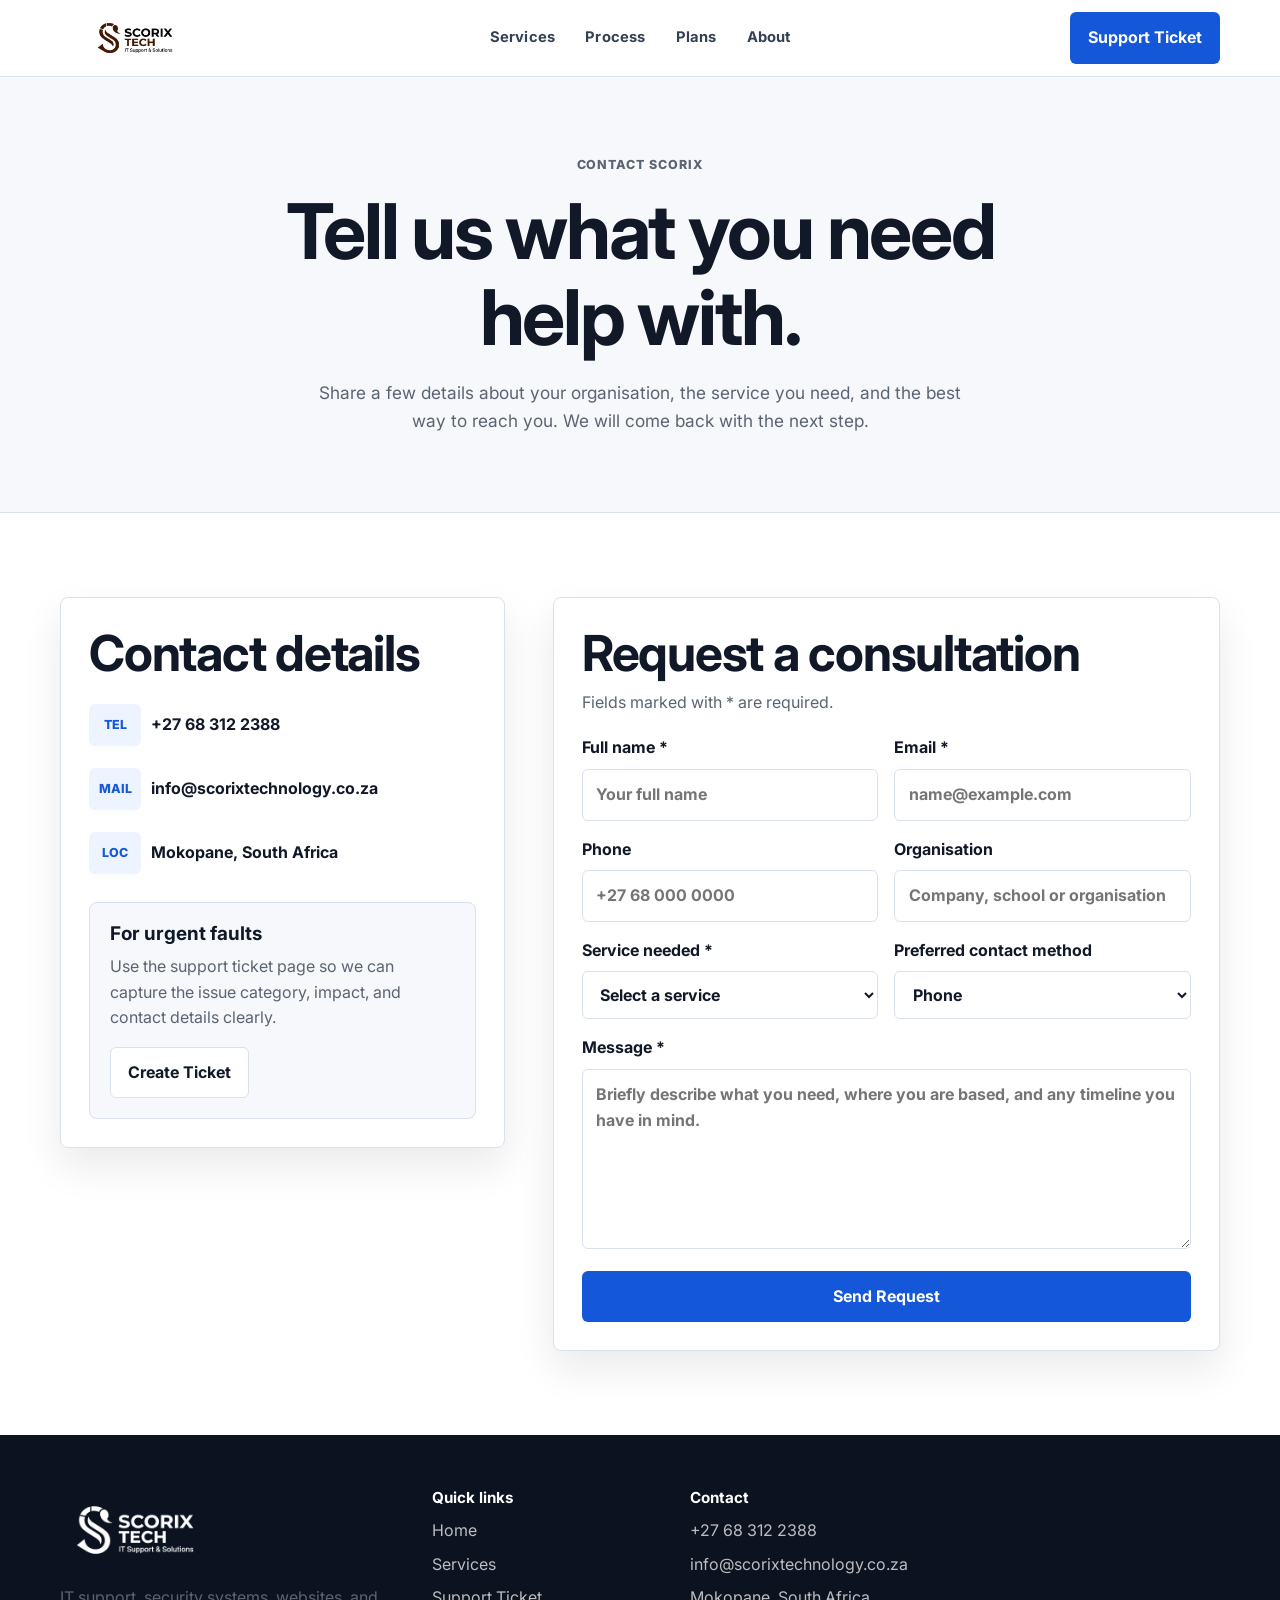
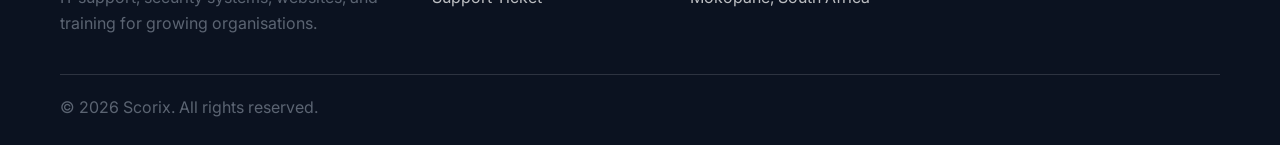
==== contact.html @ 02f60b88 "Add files via upload" ====
<!DOCTYPE html>
<html lang="en">
<head>
  <meta charset="UTF-8" />
  <meta name="viewport" content="width=device-width, initial-scale=1.0" />
  <title>Contact Scorix | Request IT, Security or Website Support</title>
  <meta name="description" content="Contact Scorix for IT support, CCTV and alarm systems, website services, training, and technology advice." />
  <link rel="preconnect" href="https://fonts.googleapis.com" />
  <link rel="preconnect" href="https://fonts.gstatic.com" crossorigin />
  <link href="https://fonts.googleapis.com/css2?family=Inter:wght@400;500;600;700;800&display=swap" rel="stylesheet" />
  <link rel="stylesheet" href="styles.css" />
</head>
<body>
  <header class="site-header">
    <div class="container nav">
      <a class="brand" href="main.html" aria-label="Scorix home">
        <img src="images/background-removed-background-removed.png" alt="Scorix logo" />
      </a>
      <button class="nav-toggle" type="button" aria-expanded="false" aria-controls="primary-navigation">
        <span></span>
        <span></span>
        <span></span>
        Menu
      </button>
      <nav class="nav-links" id="primary-navigation" aria-label="Primary navigation">
        <a href="main.html#services">Services</a>
        <a href="main.html#process">Process</a>
        <a href="main.html#pricing">Plans</a>
        <a href="main.html#about">About</a>
      </nav>
      <a class="button button-primary nav-cta" href="ticket.html">Support Ticket</a>
    </div>
  </header>

  <main>
    <section class="page-hero">
      <div class="container narrow">
        <p class="eyebrow">Contact Scorix</p>
        <h1>Tell us what you need help with.</h1>
        <p>Share a few details about your organisation, the service you need, and the best way to reach you. We will come back with the next step.</p>
      </div>
    </section>

    <section class="section">
      <div class="container contact-layout">
        <aside class="contact-panel">
          <h2>Contact details</h2>
          <div class="contact-line">
            <span>TEL</span>
            <a href="Call:+27683122388">+27 68 312 2388</a>
          </div>
          <div class="contact-line">
            <span>MAIL</span>
            <a href="mailto:info@scorixtechnology.co.za">info@scorixtechnology.co.za</a>
          </div>
          <div class="contact-line">
            <span>LOC</span>
            <p>Mokopane, South Africa</p>
          </div>
          <div class="contact-note">
            <h3>For urgent faults</h3>
            <p>Use the support ticket page so we can capture the issue category, impact, and contact details clearly.</p>
            <a class="button button-secondary" href="ticket.html">Create Ticket</a>
          </div>
        </aside>

        <form class="form-card js-form" data-form-type="contact">
          <div class="form-heading">
            <h2>Request a consultation</h2>
            <p>Fields marked with * are required.</p>
          </div>
          <div class="status-message" aria-live="polite"></div>

          <div class="form-grid">
            <label>
              Full name *
              <input type="text" name="name" placeholder="Your full name" required />
            </label>
            <label>
              Email *
              <input type="email" name="email" placeholder="name@example.com" required />
            </label>
            <label>
              Phone
              <input type="tel" name="phone" placeholder="+27 68 000 0000" />
            </label>
            <label>
              Organisation
              <input type="text" name="company" placeholder="Company, school or organisation" />
            </label>
            <label>
              Service needed *
              <select name="service" required>
                <option value="">Select a service</option>
                <option>IT support</option>
                <option>CCTV installation</option>
                <option>Alarm system</option>
                <option>Website development</option>
                <option>Training</option>
                <option>General consultation</option>
              </select>
            </label>
            <label>
              Preferred contact method
              <select name="contact_method">
                <option>Phone</option>
                <option>Email</option>
                <option>WhatsApp</option>
              </select>
            </label>
            <label class="span-2">
              Message *
              <textarea name="message" rows="6" placeholder="Briefly describe what you need, where you are based, and any timeline you have in mind." required></textarea>
            </label>
          </div>

          <button class="button button-primary" type="submit">Send Request</button>
        </form>
      </div>
    </section>
  </main>

  <footer class="site-footer">
    <div class="container footer-grid">
      <div>
        <img src="images/background-removed-background-removed.png" alt="Scorix logo" />
        <p>IT support, security systems, websites, and training for growing organisations.</p>
      </div>
      <div>
        <h3>Quick links</h3>
        <a href="main.html">Home</a>
        <a href="main.html#services">Services</a>
        <a href="ticket.html">Support Ticket</a>
      </div>
      <div>
        <h3>Contact</h3>
        <a href="tel:+27683122388">+27 68 312 2388</a>
        <a href="mailto:info@scorixtechnology.co.za">info@scorixtechnology.co.za</a>
        <span>Mokopane, South Africa</span>
      </div>
    </div>
    <div class="container footer-bottom">
      <span>&copy; 2026 Scorix. All rights reserved.</span>
    </div>
  </footer>

  <script src="script.js"></script>
</body>
</html>
---- styles.css ----
:root {
  --ink: #111827;
  --muted: #5b6472;
  --line: #d9e1ec;
  --surface: #ffffff;
  --soft: #f6f8fb;
  --brand: #1457d9;
  --brand-dark: #0f3f9c;
  --accent: #0f8a9d;
  --danger: #b42318;
  --success: #067647;
  --shadow: 0 18px 40px rgba(17, 24, 39, 0.09);
  --radius: 8px;
}

* {
  box-sizing: border-box;
  margin: 0;
  padding: 0;
}

html {
  scroll-behavior: smooth;
}

body {
  background: var(--surface);
  color: var(--ink);
  font-family: Inter, Arial, sans-serif;
  line-height: 1.6;
}

img {
  display: block;
  max-width: 100%;
}

a {
  color: inherit;
  text-decoration: none;
}

button,
input,
select,
textarea {
  font: inherit;
}

.container {
  width: min(1160px, calc(100% - 32px));
  margin-inline: auto;
}

.narrow {
  max-width: 780px;
}

.site-header {
  position: sticky;
  top: 0;
  z-index: 20;
  background: rgba(255, 255, 255, 0.94);
  border-bottom: 1px solid var(--line);
  backdrop-filter: blur(14px);
}

.nav {
  position: relative;
  min-height: 76px;
  display: flex;
  align-items: center;
  justify-content: space-between;
  gap: 24px;
}

.brand img {
  width: 150px;
  max-height: 52px;
  object-fit: contain;
  filter: brightness(0.25) saturate(1.15);
}

.nav-links {
  display: flex;
  align-items: center;
  gap: 24px;
  color: #344054;
  font-size: 0.92rem;
  font-weight: 700;
  letter-spacing: 0.01em;
}

.nav-links a {
  border-radius: 6px;
  padding: 0.45rem 0.2rem;
  transition: color 0.2s ease, background 0.2s ease;
}

.nav-links a:hover {
  background: #f2f6ff;
  color: var(--brand);
}

.nav-toggle {
  display: none;
}

.button {
  min-height: 44px;
  display: inline-flex;
  align-items: center;
  justify-content: center;
  gap: 8px;
  border: 1px solid transparent;
  border-radius: 6px;
  cursor: pointer;
  font-weight: 700;
  padding: 0.75rem 1.05rem;
  transition: background 0.2s ease, border-color 0.2s ease, color 0.2s ease, transform 0.2s ease;
}

.button:hover {
  transform: translateY(-1px);
}

.button-primary {
  background: var(--brand);
  color: #ffffff;
}

.button-primary:hover {
  background: var(--brand-dark);
}

.button-secondary {
  background: #ffffff;
  border-color: var(--line);
  color: var(--ink);
}

.button-secondary:hover {
  border-color: var(--brand);
  color: var(--brand);
}

.hero {
  background:
    linear-gradient(135deg, rgba(20, 87, 217, 0.09), rgba(15, 138, 157, 0.06)),
    #ffffff;
  padding: 92px 0;
}

.hero-grid {
  display: grid;
  grid-template-columns: minmax(0, 1.05fr) minmax(340px, 0.75fr);
  gap: 56px;
  align-items: center;
}

.eyebrow {
  color: var(--brand);
  font-size: 0.78rem;
  font-weight: 800;
  letter-spacing: 0.08em;
  margin-bottom: 14px;
  text-transform: uppercase;
}

h1,
h2,
h3 {
  line-height: 1.12;
}

h1 {
  font-size: clamp(2.5rem, 6vw, 4.8rem);
  letter-spacing: -0.03em;
  max-width: 850px;
}

h2 {
  font-size: clamp(2rem, 4vw, 3.1rem);
  letter-spacing: -0.025em;
}

h3 {
  font-size: 1.18rem;
}

.hero-text,
.section-heading p,
.section-lead,
.page-hero p,
.about-grid p,
.service-card p,
.plan-card p,
.process-step p,
.contact-note p,
.form-heading p,
.check-list,
details p,
.site-footer p,
.site-footer span {
  color: var(--muted);
}

.hero-text {
  max-width: 680px;
  font-size: 1.16rem;
  margin-top: 24px;
}

.hero-actions,
.cta-actions {
  display: flex;
  flex-wrap: wrap;
  gap: 12px;
  margin-top: 32px;
}

.trust-row {
  display: flex;
  flex-wrap: wrap;
  gap: 10px;
  margin-top: 28px;
}

.trust-row span {
  background: rgba(255, 255, 255, 0.75);
  border: 1px solid var(--line);
  border-radius: 999px;
  color: var(--muted);
  font-size: 0.9rem;
  font-weight: 700;
  padding: 0.5rem 0.75rem;
}

.dashboard-card,
.form-card,
.contact-panel,
.support-sidebar,
.service-card,
.plan-card,
.cta-card,
details {
  background: #ffffff;
  border: 1px solid var(--line);
  border-radius: var(--radius);
  box-shadow: var(--shadow);
}

.dashboard-card {
  padding: 24px;
}

.dashboard-header {
  display: flex;
  align-items: center;
  justify-content: space-between;
  border-bottom: 1px solid var(--line);
  color: var(--muted);
  font-weight: 700;
  padding-bottom: 18px;
}

.dashboard-header strong {
  background: #ecfdf3;
  border: 1px solid #abefc6;
  border-radius: 999px;
  color: var(--success);
  font-size: 0.78rem;
  padding: 0.35rem 0.65rem;
}

.dashboard-grid {
  display: grid;
  grid-template-columns: 1fr 1fr;
  gap: 12px;
  margin: 18px 0;
}

.dashboard-grid div {
  background: var(--soft);
  border: 1px solid var(--line);
  border-radius: 6px;
  padding: 16px;
}

.metric-label {
  color: var(--muted);
  display: block;
  font-size: 0.8rem;
  font-weight: 700;
  margin-bottom: 6px;
}

.dashboard-grid strong {
  display: block;
  font-size: 0.96rem;
}

.dashboard-list {
  display: grid;
  gap: 10px;
}

.dashboard-list p {
  align-items: center;
  border-top: 1px solid var(--line);
  color: var(--muted);
  display: flex;
  gap: 10px;
  padding-top: 12px;
}

.dashboard-list span {
  background: var(--accent);
  border-radius: 999px;
  height: 9px;
  width: 9px;
}

.section {
  padding: 84px 0;
}

.section-muted {
  background: var(--soft);
}

.section-heading {
  margin-bottom: 36px;
  max-width: 760px;
}

.section-heading p {
  margin-top: 14px;
  font-size: 1.05rem;
}

.service-grid {
  display: grid;
  grid-template-columns: repeat(4, 1fr);
  gap: 18px;
}

.service-grid.compact .service-card {
  min-height: auto;
}

.service-card {
  min-height: 330px;
  padding: 24px;
}

.card-index {
  color: var(--brand);
  display: block;
  font-size: 0.85rem;
  font-weight: 800;
  margin-bottom: 26px;
}

.service-card p {
  margin: 12px 0 18px;
}

.service-card ul,
.check-list {
  list-style: none;
}

.service-card li,
.check-list li {
  color: var(--muted);
  padding: 7px 0 7px 22px;
  position: relative;
}

.service-card li::before,
.check-list li::before {
  color: var(--success);
  content: "✓";
  font-weight: 800;
  left: 0;
  position: absolute;
}

.split-section,
.about-grid,
.contact-layout,
.support-layout {
  display: grid;
  gap: 48px;
  grid-template-columns: minmax(0, 0.8fr) minmax(0, 1.2fr);
}

.section-lead {
  font-size: 1.08rem;
  margin-top: 18px;
}

.process-list {
  display: grid;
  gap: 16px;
}

.process-step {
  display: grid;
  gap: 16px;
  grid-template-columns: 48px 1fr;
}

.process-step span {
  align-items: center;
  background: var(--brand);
  border-radius: 6px;
  color: #ffffff;
  display: flex;
  font-weight: 800;
  height: 48px;
  justify-content: center;
  width: 48px;
}

.process-step div {
  background: #ffffff;
  border: 1px solid var(--line);
  border-radius: var(--radius);
  padding: 20px;
}

.process-step p {
  margin-top: 8px;
}

.plan-grid {
  display: grid;
  grid-template-columns: repeat(3, 1fr);
  gap: 18px;
}

.plan-card {
  display: flex;
  flex-direction: column;
  gap: 18px;
  padding: 26px;
}

.plan-card.featured {
  border-color: var(--brand);
}

.plan-badge {
  color: var(--brand);
  font-size: 0.78rem;
  font-weight: 800;
  text-transform: uppercase;
}

.plan-card .button {
  margin-top: auto;
}

.about-points {
  display: grid;
  gap: 10px;
  margin-top: 22px;
}

.about-points span {
  background: #ffffff;
  border: 1px solid var(--line);
  border-radius: 6px;
  color: var(--ink);
  font-weight: 700;
  padding: 14px;
}

.faq-grid {
  display: grid;
  grid-template-columns: 1fr 1fr;
  gap: 16px;
}

details {
  box-shadow: none;
  padding: 20px;
}

summary {
  cursor: pointer;
  font-weight: 800;
}

details p {
  margin-top: 12px;
}

.cta-section {
  padding: 0 0 84px;
}

.cta-card {
  align-items: center;
  background: var(--ink);
  color: #ffffff;
  display: flex;
  justify-content: space-between;
  gap: 30px;
  padding: 36px;
}

.cta-card .eyebrow {
  color: #9cc3ff;
}

.cta-card h2 {
  max-width: 760px;
}

.page-hero {
  background: var(--soft);
  border-bottom: 1px solid var(--line);
  padding: 78px 0;
  text-align: center;
}

.page-hero h1 {
  margin-inline: auto;
}

.page-hero p:not(.eyebrow) {
  font-size: 1.08rem;
  margin: 18px auto 0;
  max-width: 680px;
}

.contact-layout,
.support-layout {
  align-items: start;
}

.contact-panel,
.support-sidebar,
.form-card {
  padding: 28px;
}

.contact-panel {
  position: sticky;
  top: 100px;
}

.contact-line {
  display: grid;
  gap: 10px;
  grid-template-columns: 52px 1fr;
  margin-top: 22px;
}

.contact-line span {
  align-items: center;
  background: #eef4ff;
  border-radius: 6px;
  color: var(--brand);
  display: flex;
  font-size: 0.78rem;
  font-weight: 800;
  height: 42px;
  justify-content: center;
}

.contact-line a,
.contact-line p {
  align-self: center;
  color: var(--ink);
  font-weight: 700;
}

.contact-note {
  background: var(--soft);
  border: 1px solid var(--line);
  border-radius: var(--radius);
  margin-top: 28px;
  padding: 20px;
}

.contact-note p {
  margin: 10px 0 16px;
}

.form-heading {
  margin-bottom: 20px;
}

.form-heading p {
  margin-top: 8px;
}

.form-grid {
  display: grid;
  grid-template-columns: 1fr 1fr;
  gap: 16px;
}

label {
  color: var(--ink);
  display: grid;
  font-weight: 700;
  gap: 8px;
}

.span-2 {
  grid-column: 1 / -1;
}

input,
select,
textarea {
  background: #ffffff;
  border: 1px solid var(--line);
  border-radius: 6px;
  color: var(--ink);
  min-height: 46px;
  padding: 0.75rem 0.85rem;
  width: 100%;
}

textarea {
  min-height: 140px;
  resize: vertical;
}

input:focus,
select:focus,
textarea:focus {
  border-color: var(--brand);
  box-shadow: 0 0 0 3px rgba(20, 87, 217, 0.14);
  outline: none;
}

.checkbox {
  align-items: start;
  display: flex;
  font-weight: 600;
  gap: 10px;
}

.checkbox input {
  margin-top: 4px;
  min-height: auto;
  width: auto;
}

.form-card .button {
  margin-top: 22px;
  width: 100%;
}

.status-message {
  border-radius: 6px;
  display: none;
  font-weight: 700;
  margin-bottom: 16px;
  padding: 12px 14px;
}

.status-message.success {
  background: #ecfdf3;
  border: 1px solid #abefc6;
  color: var(--success);
  display: block;
}

.status-message.error {
  background: #fef3f2;
  border: 1px solid #fecdca;
  color: var(--danger);
  display: block;
}

.support-sidebar {
  position: sticky;
  top: 100px;
}

.check-list {
  margin-top: 18px;
}

.site-footer {
  background: #0b1220;
  color: #ffffff;
  padding: 54px 0 24px;
}

.footer-grid {
  display: grid;
  gap: 32px;
  grid-template-columns: 1.5fr 1fr 1fr 1.2fr;
}

.footer-grid img {
  filter: brightness(0) invert(1);
  margin-bottom: 14px;
  max-width: 150px;
}

.footer-grid h3 {
  font-size: 0.95rem;
  margin-bottom: 12px;
}

.footer-grid a,
.footer-grid span {
  color: rgba(255, 255, 255, 0.72);
  display: block;
  margin-top: 8px;
}

.footer-grid a:hover {
  color: #ffffff;
}

.footer-bottom {
  border-top: 1px solid rgba(255, 255, 255, 0.14);
  margin-top: 38px;
  padding-top: 20px;
}

@media (max-width: 960px) {
  .nav {
    align-items: center;
    flex-direction: row;
    flex-wrap: wrap;
    padding: 16px 0;
  }

  .brand img {
    width: 136px;
  }

  .nav-toggle {
    align-items: center;
    background: #ffffff;
    border: 1px solid var(--line);
    border-radius: 6px;
    color: var(--ink);
    cursor: pointer;
    display: inline-flex;
    font-size: 0.9rem;
    font-weight: 800;
    min-height: 42px;
    padding: 0.65rem 0.85rem 0.65rem 2.25rem;
    position: relative;
  }

  .nav-toggle span {
    background: var(--brand);
    border-radius: 999px;
    display: block;
    height: 2px;
    left: 0.85rem;
    position: absolute;
    width: 15px;
  }

  .nav-toggle span:nth-child(1) {
    top: 13px;
  }

  .nav-toggle span:nth-child(2) {
    top: 19px;
  }

  .nav-toggle span:nth-child(3) {
    top: 25px;
  }

  .nav-links {
    background: #ffffff;
    border: 1px solid var(--line);
    border-radius: var(--radius);
    box-shadow: var(--shadow);
    display: none;
    flex-direction: column;
    gap: 4px;
    order: 3;
    padding: 10px;
    width: 100%;
  }

  .nav-links.is-open {
    display: flex;
  }

  .nav-links a {
    border-radius: 6px;
    color: #1f2937;
    padding: 0.85rem 0.9rem;
    width: 100%;
  }

  .nav-links a:hover {
    background: #eef4ff;
    color: var(--brand-dark);
  }

  .nav-cta {
    order: 4;
    width: 100%;
  }

  .hero-grid,
  .split-section,
  .about-grid,
  .contact-layout,
  .support-layout {
    grid-template-columns: 1fr;
  }

  .dashboard-card,
  .contact-panel,
  .support-sidebar {
    position: static;
  }

  .service-grid,
  .plan-grid,
  .footer-grid {
    grid-template-columns: 1fr 1fr;
  }

  .cta-card {
    align-items: flex-start;
    flex-direction: column;
  }
}

@media (max-width: 640px) {
  .container {
    width: min(100% - 24px, 1160px);
  }

  .hero,
  .section,
  .page-hero {
    padding: 56px 0;
  }

  .cta-section {
    padding-bottom: 56px;
  }

  .hero-grid {
    gap: 32px;
  }

  .dashboard-grid,
  .service-grid,
  .plan-grid,
  .faq-grid,
  .form-grid,
  .footer-grid {
    grid-template-columns: 1fr;
  }

  .hero-actions,
  .cta-actions {
    flex-direction: column;
  }

  .button {
    width: 100%;
  }

  .contact-panel,
  .support-sidebar,
  .form-card,
  .cta-card,
  .service-card,
  .plan-card {
    padding: 20px;
  }
}
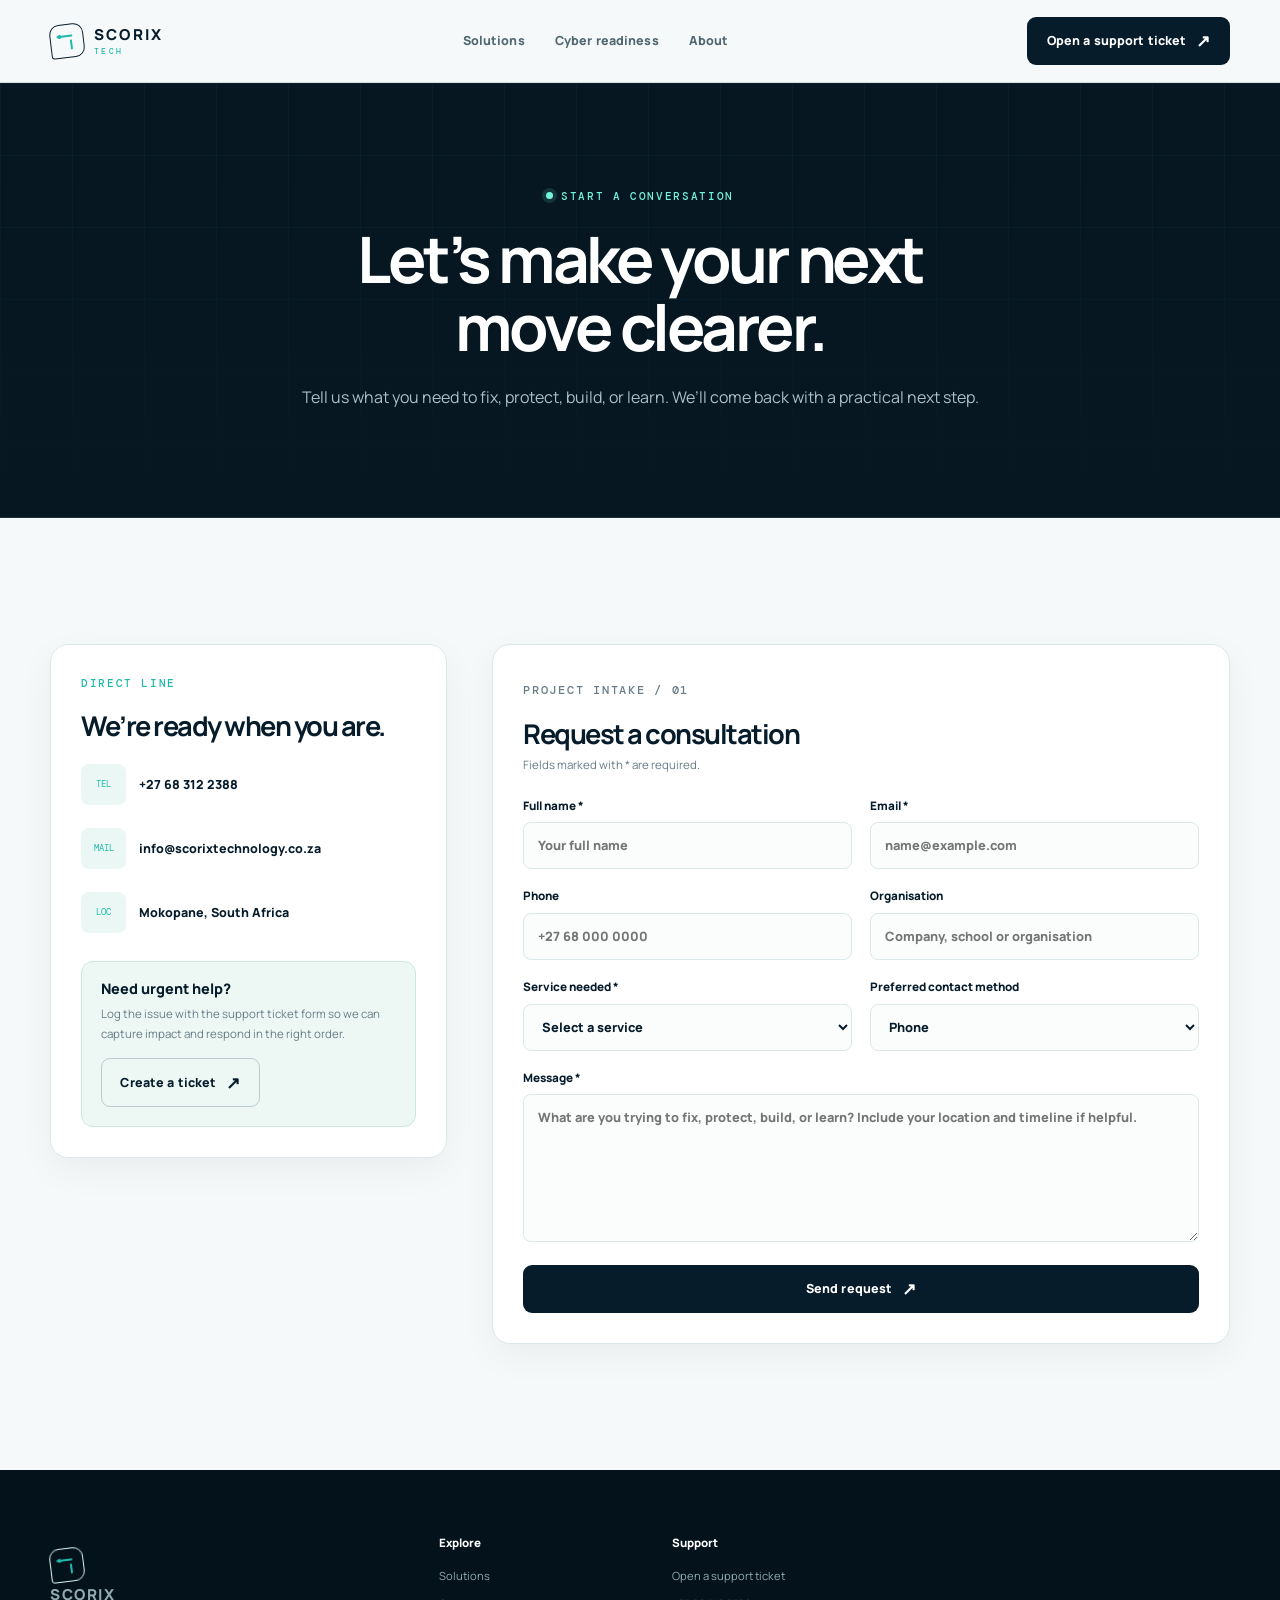
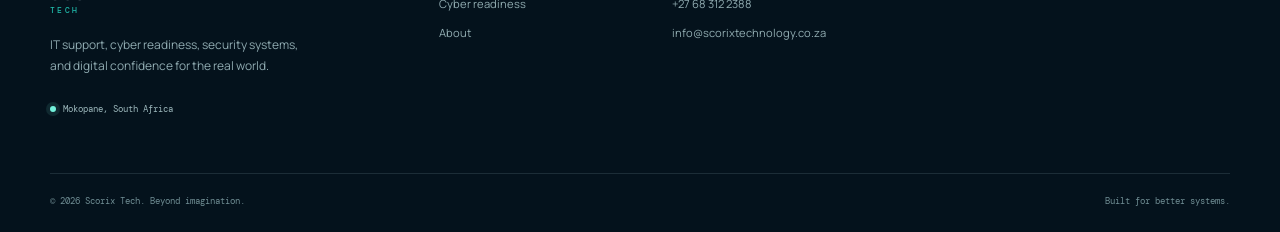
==== commit 45db9a58: "Add files via upload" ====
--- a/contact.html
+++ b/contact.html
@@ -3,147 +3,23 @@
 <head>
   <meta charset="UTF-8" />
   <meta name="viewport" content="width=device-width, initial-scale=1.0" />
-  <title>Contact Scorix | Request IT, Security or Website Support</title>
-  <meta name="description" content="Contact Scorix for IT support, CCTV and alarm systems, website services, training, and technology advice." />
+  <title>Start a conversation | Scorix Tech</title>
+  <meta name="description" content="Contact Scorix Tech for IT support, cyber awareness lessons, security systems, websites, and technology readiness." />
   <link rel="preconnect" href="https://fonts.googleapis.com" />
   <link rel="preconnect" href="https://fonts.gstatic.com" crossorigin />
-  <link href="https://fonts.googleapis.com/css2?family=Inter:wght@400;500;600;700;800&display=swap" rel="stylesheet" />
+  <link href="https://fonts.googleapis.com/css2?family=DM+Mono:wght@400;500&family=Manrope:wght@400;500;600;700;800&display=swap" rel="stylesheet" />
   <link rel="stylesheet" href="styles.css" />
 </head>
 <body>
-  <header class="site-header">
-    <div class="container nav">
-      <a class="brand" href="main.html" aria-label="Scorix home">
-        <img src="images/background-removed-background-removed.png" alt="Scorix logo" />
-      </a>
-      <button class="nav-toggle" type="button" aria-expanded="false" aria-controls="primary-navigation">
-        <span></span>
-        <span></span>
-        <span></span>
-        Menu
-      </button>
-      <nav class="nav-links" id="primary-navigation" aria-label="Primary navigation">
-        <a href="main.html#services">Services</a>
-        <a href="main.html#process">Process</a>
-        <a href="main.html#pricing">Plans</a>
-        <a href="main.html#about">About</a>
-      </nav>
-      <a class="button button-primary nav-cta" href="ticket.html">Support Ticket</a>
-    </div>
-  </header>
+  <header class="site-header"><div class="container nav"><a class="brand" href="main.html" aria-label="Scorix Tech home"><span class="brand-symbol" aria-hidden="true"><span></span></span><span class="brand-copy"><strong>SCORIX</strong><small>TECH</small></span></a><button class="nav-toggle" type="button" aria-expanded="false" aria-controls="primary-navigation"><span></span><span></span><span></span>Menu</button><nav class="nav-links" id="primary-navigation" aria-label="Primary navigation"><a href="main.html#services">Solutions</a><a href="main.html#cyber-ready">Cyber readiness</a><a href="main.html#about">About</a></nav><a class="button button-dark nav-cta" href="ticket.html">Open a support ticket <span>↗</span></a></div></header>
 
   <main>
-    <section class="page-hero">
-      <div class="container narrow">
-        <p class="eyebrow">Contact Scorix</p>
-        <h1>Tell us what you need help with.</h1>
-        <p>Share a few details about your organisation, the service you need, and the best way to reach you. We will come back with the next step.</p>
-      </div>
-    </section>
-
-    <section class="section">
-      <div class="container contact-layout">
-        <aside class="contact-panel">
-          <h2>Contact details</h2>
-          <div class="contact-line">
-            <span>TEL</span>
-            <a href="Call:+27683122388">+27 68 312 2388</a>
-          </div>
-          <div class="contact-line">
-            <span>MAIL</span>
-            <a href="mailto:info@scorixtechnology.co.za">info@scorixtechnology.co.za</a>
-          </div>
-          <div class="contact-line">
-            <span>LOC</span>
-            <p>Mokopane, South Africa</p>
-          </div>
-          <div class="contact-note">
-            <h3>For urgent faults</h3>
-            <p>Use the support ticket page so we can capture the issue category, impact, and contact details clearly.</p>
-            <a class="button button-secondary" href="ticket.html">Create Ticket</a>
-          </div>
-        </aside>
-
-        <form class="form-card js-form" data-form-type="contact">
-          <div class="form-heading">
-            <h2>Request a consultation</h2>
-            <p>Fields marked with * are required.</p>
-          </div>
-          <div class="status-message" aria-live="polite"></div>
-
-          <div class="form-grid">
-            <label>
-              Full name *
-              <input type="text" name="name" placeholder="Your full name" required />
-            </label>
-            <label>
-              Email *
-              <input type="email" name="email" placeholder="name@example.com" required />
-            </label>
-            <label>
-              Phone
-              <input type="tel" name="phone" placeholder="+27 68 000 0000" />
-            </label>
-            <label>
-              Organisation
-              <input type="text" name="company" placeholder="Company, school or organisation" />
-            </label>
-            <label>
-              Service needed *
-              <select name="service" required>
-                <option value="">Select a service</option>
-                <option>IT support</option>
-                <option>CCTV installation</option>
-                <option>Alarm system</option>
-                <option>Website development</option>
-                <option>Training</option>
-                <option>General consultation</option>
-              </select>
-            </label>
-            <label>
-              Preferred contact method
-              <select name="contact_method">
-                <option>Phone</option>
-                <option>Email</option>
-                <option>WhatsApp</option>
-              </select>
-            </label>
-            <label class="span-2">
-              Message *
-              <textarea name="message" rows="6" placeholder="Briefly describe what you need, where you are based, and any timeline you have in mind." required></textarea>
-            </label>
-          </div>
-
-          <button class="button button-primary" type="submit">Send Request</button>
-        </form>
-      </div>
-    </section>
+    <section class="page-hero"><div class="container narrow"><p class="eyebrow eyebrow-light"><span class="eyebrow-dot"></span>Start a conversation</p><h1>Let’s make your next move clearer.</h1><p>Tell us what you need to fix, protect, build, or learn. We’ll come back with a practical next step.</p></div></section>
+    <section class="section"><div class="container contact-layout"><aside class="contact-panel"><p class="eyebrow">Direct line</p><h2>We’re ready when you are.</h2><div class="contact-line"><span>TEL</span><a href="tel:+27683122388">+27 68 312 2388</a></div><div class="contact-line"><span>MAIL</span><a href="mailto:info@scorixtechnology.co.za">info@scorixtechnology.co.za</a></div><div class="contact-line"><span>LOC</span><p>Mokopane, South Africa</p></div><div class="contact-note"><h3>Need urgent help?</h3><p>Log the issue with the support ticket form so we can capture impact and respond in the right order.</p><a class="button button-outline" href="ticket.html">Create a ticket <span>↗</span></a></div></aside>
+      <form class="form-card js-form" data-form-type="contact"><div class="form-heading"><p class="eyebrow">Project intake / 01</p><h2>Request a consultation</h2><p>Fields marked with * are required.</p></div><div class="status-message" aria-live="polite"></div><div class="form-grid"><label>Full name *<input type="text" name="name" placeholder="Your full name" required /></label><label>Email *<input type="email" name="email" placeholder="name@example.com" required /></label><label>Phone<input type="tel" name="phone" placeholder="+27 68 000 0000" /></label><label>Organisation<input type="text" name="company" placeholder="Company, school or organisation" /></label><label>Service needed *<select name="service" required><option value="">Select a service</option><option>IT support & repairs</option><option>Cybersecurity awareness lessons</option><option>Cyber readiness review</option><option>Network or Wi-Fi setup</option><option>CCTV, alarm or access system</option><option>Website or digital system</option><option>General consultation</option></select></label><label>Preferred contact method<select name="contact_method"><option>Phone</option><option>Email</option><option>WhatsApp</option></select></label><label class="span-2">Message *<textarea name="message" rows="6" placeholder="What are you trying to fix, protect, build, or learn? Include your location and timeline if helpful." required></textarea></label></div><button class="button button-dark" type="submit">Send request <span>↗</span></button></form></div></section>
   </main>
 
-  <footer class="site-footer">
-    <div class="container footer-grid">
-      <div>
-        <img src="images/background-removed-background-removed.png" alt="Scorix logo" />
-        <p>IT support, security systems, websites, and training for growing organisations.</p>
-      </div>
-      <div>
-        <h3>Quick links</h3>
-        <a href="main.html">Home</a>
-        <a href="main.html#services">Services</a>
-        <a href="ticket.html">Support Ticket</a>
-      </div>
-      <div>
-        <h3>Contact</h3>
-        <a href="tel:+27683122388">+27 68 312 2388</a>
-        <a href="mailto:info@scorixtechnology.co.za">info@scorixtechnology.co.za</a>
-        <span>Mokopane, South Africa</span>
-      </div>
-    </div>
-    <div class="container footer-bottom">
-      <span>&copy; 2026 Scorix. All rights reserved.</span>
-    </div>
-  </footer>
-
+  <footer class="site-footer"><div class="container footer-grid"><div class="footer-brand"><a class="brand brand-light" href="main.html"><span class="brand-symbol" aria-hidden="true"><span></span></span><span class="brand-copy"><strong>SCORIX</strong><small>TECH</small></span></a><p>IT support, cyber readiness, security systems, and digital confidence for the real world.</p><span class="footer-location"><i></i>Mokopane, South Africa</span></div><div><h3>Explore</h3><a href="main.html#services">Solutions</a><a href="main.html#cyber-ready">Cyber readiness</a><a href="main.html#about">About</a></div><div><h3>Support</h3><a href="ticket.html">Open a support ticket</a><a href="tel:+27683122388">+27 68 312 2388</a><a href="mailto:info@scorixtechnology.co.za">info@scorixtechnology.co.za</a></div></div><div class="container footer-bottom"><span>© 2026 Scorix Tech. Beyond imagination.</span><span>Built for better systems.</span></div></footer>
   <script src="script.js"></script>
 </body>
 </html>
--- a/styles.css
+++ b/styles.css
@@ -1,887 +1,145 @@
 :root {
-  --ink: #111827;
-  --muted: #5b6472;
-  --line: #d9e1ec;
+  --ink: #071c2b;
+  --ink-soft: #173441;
+  --muted: #697d86;
+  --line: #dce7ea;
+  --paper: #f6f9f9;
   --surface: #ffffff;
-  --soft: #f6f8fb;
-  --brand: #1457d9;
-  --brand-dark: #0f3f9c;
-  --accent: #0f8a9d;
+  --navy: #061722;
+  --navy-2: #0a2532;
+  --aqua: #73f2dc;
+  --aqua-deep: #20b9aa;
+  --lime: #d8ff9c;
+  --coral: #ff896f;
   --danger: #b42318;
-  --success: #067647;
-  --shadow: 0 18px 40px rgba(17, 24, 39, 0.09);
-  --radius: 8px;
+  --success: #087f68;
+  --shadow: 0 22px 70px rgba(5, 24, 34, 0.13);
+  --radius: 18px;
 }
 
-* {
-  box-sizing: border-box;
-  margin: 0;
-  padding: 0;
-}
+* { box-sizing: border-box; margin: 0; padding: 0; }
+html { scroll-behavior: smooth; }
+body { background: var(--paper); color: var(--ink); font-family: "Manrope", Arial, sans-serif; line-height: 1.6; overflow-x: hidden; }
+body::selection { background: var(--aqua); color: var(--navy); }
+img { display: block; max-width: 100%; }
+a { color: inherit; text-decoration: none; }
+button, input, select, textarea { font: inherit; }
+.container { width: min(1180px, calc(100% - 48px)); margin-inline: auto; }
+.narrow { max-width: 780px; }
 
-html {
-  scroll-behavior: smooth;
-}
+.site-header { position: sticky; top: 0; z-index: 20; background: rgba(246, 249, 249, 0.88); border-bottom: 1px solid rgba(196, 215, 219, 0.72); backdrop-filter: blur(18px); }
+.nav { min-height: 82px; display: flex; align-items: center; justify-content: space-between; gap: 28px; }
+.brand { display: inline-flex; align-items: center; gap: 10px; color: var(--ink); flex-shrink: 0; }
+.brand-symbol { width: 34px; height: 34px; display: inline-grid; place-items: center; border: 1.5px solid var(--ink); border-radius: 10px 10px 10px 3px; transform: rotate(-7deg); position: relative; }
+.brand-symbol::before, .brand-symbol::after, .brand-symbol span { content: ""; position: absolute; background: var(--aqua-deep); border-radius: 99px; }
+.brand-symbol::before { width: 16px; height: 2px; transform: translate(-2px, -5px); }
+.brand-symbol::after { width: 10px; height: 2px; transform: translate(4px, 4px) rotate(90deg); }
+.brand-symbol span { width: 4px; height: 4px; transform: translate(-7px, -5px); }
+.brand-copy { display: grid; line-height: 1; gap: 4px; letter-spacing: 0.14em; }
+.brand-copy strong { font-size: 0.94rem; font-weight: 800; }
+.brand-copy small { color: var(--aqua-deep); font-family: "DM Mono", monospace; font-size: 0.5rem; font-weight: 500; letter-spacing: 0.3em; }
+.nav-links { display: flex; align-items: center; gap: 7px; color: #506871; font-size: 0.78rem; font-weight: 800; letter-spacing: 0.01em; }
+.nav-links a { padding: 0.58rem 0.72rem; border-radius: 8px; transition: color .2s ease, background .2s ease; }
+.nav-links a:hover { color: var(--ink); background: #eaf3f2; }
+.nav-toggle { display: none; }
 
-body {
-  background: var(--surface);
-  color: var(--ink);
-  font-family: Inter, Arial, sans-serif;
-  line-height: 1.6;
-}
+.button { min-height: 48px; display: inline-flex; align-items: center; justify-content: center; gap: 10px; border: 1px solid transparent; border-radius: 9px; cursor: pointer; font-size: 0.78rem; font-weight: 800; letter-spacing: 0.01em; padding: 0.82rem 1.15rem; transition: transform .22s ease, background .22s ease, color .22s ease, border-color .22s ease; }
+.button span { font-size: 1.08rem; line-height: 0; }
+.button:hover { transform: translateY(-2px); }
+.button-dark { background: var(--ink); color: #ffffff; }
+.button-dark:hover { background: var(--aqua-deep); color: var(--navy); }
+.button-accent { background: var(--aqua); color: var(--navy); }
+.button-accent:hover { background: var(--lime); }
+.button-outline { background: transparent; border-color: #b8cbd0; color: var(--ink); }
+.button-outline:hover { background: var(--ink); border-color: var(--ink); color: #fff; }
+.text-link { display: inline-flex; align-items: center; gap: 9px; color: var(--ink); font-size: 0.79rem; font-weight: 800; }
+.text-link span { color: var(--aqua-deep); font-size: 1.12rem; transition: transform .2s ease; }
+.text-link:hover span { transform: translate(3px, -2px); }
+.text-link-light { color: #d5e5e8; }
+.text-link-light span { color: var(--aqua); }
 
-img {
-  display: block;
-  max-width: 100%;
-}
+.hero { background: var(--navy); color: #fff; min-height: 700px; padding: 116px 0 110px; position: relative; overflow: hidden; }
+.hero::before { content: ""; position: absolute; width: 760px; height: 760px; right: -250px; top: -340px; border-radius: 50%; background: radial-gradient(circle, rgba(115,242,220,.22), transparent 62%); pointer-events: none; }
+.hero::after { content: ""; position: absolute; width: 500px; height: 500px; left: -360px; bottom: -360px; border-radius: 50%; background: rgba(35, 102, 127, .2); filter: blur(10px); }
+.hero-grid-lines, .readiness-grid-lines { position: absolute; inset: 0; opacity: .3; background-image: linear-gradient(rgba(148, 193, 202, .09) 1px, transparent 1px), linear-gradient(90deg, rgba(148, 193, 202, .09) 1px, transparent 1px); background-size: 78px 78px; mask-image: linear-gradient(to right, transparent 0%, #000 38%, #000 100%); pointer-events: none; }
+.hero-grid { display: grid; grid-template-columns: minmax(0, 0.97fr) minmax(420px, .9fr); align-items: center; gap: 70px; position: relative; z-index: 1; }
+.hero-copy { max-width: 640px; }
+.eyebrow { color: var(--aqua-deep); font-family: "DM Mono", monospace; font-size: 0.68rem; font-weight: 500; letter-spacing: .15em; margin-bottom: 20px; text-transform: uppercase; }
+.eyebrow-light { color: var(--aqua); }
+.eyebrow-dot { width: 7px; height: 7px; background: var(--aqua); border-radius: 99px; display: inline-block; margin-right: 8px; box-shadow: 0 0 0 4px rgba(115, 242, 220, .13); vertical-align: 1px; }
+h1, h2, h3 { line-height: 1.06; }
+h1, h2 { letter-spacing: -0.055em; }
+h1 { font-size: clamp(3.4rem, 6.4vw, 6.15rem); font-weight: 700; max-width: 720px; }
+h2 { font-size: clamp(2.25rem, 4.1vw, 4.15rem); font-weight: 700; }
+h3 { font-size: 1.13rem; font-weight: 800; }
+.text-gradient { background: linear-gradient(105deg, var(--aqua) 10%, var(--lime) 90%); background-clip: text; -webkit-background-clip: text; color: transparent; }
+.text-gradient-dark { background: linear-gradient(105deg, var(--aqua-deep), #0f786d); background-clip: text; -webkit-background-clip: text; color: transparent; }
+.hero-text { color: #aac0c6; font-size: 1.03rem; line-height: 1.85; max-width: 580px; margin-top: 28px; }
+.hero-actions, .cta-actions { display: flex; flex-wrap: wrap; align-items: center; gap: 22px; margin-top: 35px; }
+.hero-note { display: flex; align-items: center; gap: 11px; border-top: 1px solid rgba(157, 197, 204, .18); color: #94afb5; font-size: .74rem; margin-top: 58px; padding-top: 18px; }
+.hero-note strong { color: #e8f8f7; }
+.note-mark { color: var(--aqua); font-size: 1rem; }
 
-a {
-  color: inherit;
-  text-decoration: none;
-}
+.hero-visual { min-height: 488px; position: relative; display: grid; place-items: center; }
+.hero-visual-glow { position: absolute; width: 440px; height: 440px; border: 1px solid rgba(115, 242, 220, .16); border-radius: 50%; box-shadow: 0 0 0 34px rgba(115, 242, 220, .035), 0 0 0 80px rgba(115, 242, 220, .025); }
+.hero-visual-glow::before, .hero-visual-glow::after { content: ""; position: absolute; width: 8px; height: 8px; border-radius: 99px; background: var(--aqua); box-shadow: 0 0 20px var(--aqua); }
+.hero-visual-glow::before { top: 67px; right: 47px; }
+.hero-visual-glow::after { bottom: 89px; left: 31px; background: var(--coral); box-shadow: 0 0 20px var(--coral); }
+.console-card { width: min(100%, 468px); background: rgba(9, 35, 45, .93); border: 1px solid rgba(149, 207, 207, .33); border-radius: 20px; box-shadow: 24px 32px 80px rgba(0, 0, 0, .32); padding: 21px; position: relative; z-index: 1; backdrop-filter: blur(16px); }
+.console-topline, .console-footer, .panel-top, .panel-footer { align-items: center; display: flex; justify-content: space-between; gap: 16px; }
+.mono-label { color: var(--aqua); font-family: "DM Mono", monospace; font-size: .58rem; letter-spacing: .12em; }
+.muted-label { color: #8ba5ac; }
+.live-indicator, .console-status { color: #b6d2d1; font-family: "DM Mono", monospace; font-size: .58rem; }
+.live-indicator i, .console-status i, .footer-location i { width: 6px; height: 6px; background: var(--aqua); border-radius: 50%; box-shadow: 0 0 0 4px rgba(115,242,220,.1); display: inline-block; margin-right: 7px; }
+.console-heading { align-items: flex-end; display: flex; justify-content: space-between; border-bottom: 1px solid rgba(177, 218, 219, .13); padding: 29px 0 25px; }
+.console-heading h2 { font-size: 2.35rem; letter-spacing: -.06em; margin-top: 9px; }
+.console-heading h2 span { color: var(--aqua); }
+.console-orb { width: 69px; height: 69px; border: 1px solid rgba(115, 242, 220, .34); border-radius: 50%; display: grid; place-items: center; position: relative; }
+.console-orb::before, .console-orb::after { content: ""; position: absolute; border: 1px solid rgba(115,242,220,.22); border-radius: 50%; }
+.console-orb::before { inset: 10px; }
+.console-orb::after { inset: 20px; border-color: var(--aqua); }
+.console-orb i { width: 5px; height: 5px; background: var(--lime); border-radius: 50%; box-shadow: 0 0 12px var(--lime); }
+.console-grid { display: grid; grid-template-columns: 1.15fr 1fr; gap: 9px; padding: 18px 0; }
+.console-module { background: rgba(16, 52, 62, .76); border: 1px solid rgba(152, 204, 205, .15); border-radius: 11px; min-height: 144px; padding: 15px; display: flex; flex-direction: column; }
+.console-module-large { grid-row: span 2; min-height: 297px; background: linear-gradient(145deg, rgba(20,79,81,.85), rgba(11,42,51,.9)); }
+.module-tag { color: #8ba5ac; font-family: "DM Mono", monospace; font-size: .53rem; letter-spacing: .1em; }
+.console-module strong { color: #f0fbfa; font-size: .98rem; line-height: 1.22; margin-top: auto; }
+.module-line { height: 3px; background: rgba(255,255,255,.12); border-radius: 9px; margin-top: 20px; overflow: hidden; }
+.module-line span { display: block; height: 100%; background: var(--aqua); border-radius: inherit; }
+.console-module small, .module-status { color: #9ab8bd; font-family: "DM Mono", monospace; font-size: .56rem; margin-top: 9px; }
+.console-module small b, .module-status b { color: var(--aqua); float: right; font-weight: 500; }
+.module-status { margin-top: auto; }
+.signal-bars { align-items: flex-end; display: flex; gap: 4px; height: 24px; margin-top: auto; }
+.signal-bars i { background: var(--aqua); border-radius: 2px; display: block; height: 7px; opacity: .45; width: 4px; }
+.signal-bars i:nth-child(2) { height: 11px; opacity: .58; }.signal-bars i:nth-child(3) { height: 15px; opacity: .7; }.signal-bars i:nth-child(4) { height: 19px; opacity: .82; }.signal-bars i:nth-child(5) { height: 23px; }
+.console-footer { border-top: 1px solid rgba(177,218,219,.13); padding-top: 16px; }
+.console-status { color: #a7c4c0; }.console-status i { background: var(--lime); box-shadow: 0 0 0 4px rgba(216,255,156,.1); }
+.floating-chip { background: #f5fffb; border: 1px solid rgba(148, 208, 198, .46); border-radius: 99px; box-shadow: 0 15px 35px rgba(0,0,0,.22); color: var(--ink); font-size: .65rem; font-weight: 800; padding: 10px 13px; position: absolute; z-index: 2; }
+.floating-chip b { color: var(--aqua-deep); font-size: .86rem; margin-left: 5px; }.chip-one { right: -12px; top: 100px; transform: rotate(5deg); }.chip-two { bottom: 92px; left: -22px; transform: rotate(-5deg); }
 
-button,
-input,
-select,
-textarea {
-  font: inherit;
-}
+.proof-strip { background: #edf5f3; border-bottom: 1px solid #d8e8e5; }
+.proof-grid { display: grid; grid-template-columns: repeat(3, 1fr) 1.1fr; gap: 24px; padding: 22px 0; }
+.proof-item { align-items: center; display: flex; gap: 12px; }.proof-number { color: var(--aqua-deep); font-family: "DM Mono", monospace; font-size: .61rem; }.proof-item strong, .proof-item small { display: block; }.proof-item strong { font-size: .7rem; }.proof-item small { color: var(--muted); font-size: .62rem; margin-top: 2px; }.proof-location { align-items: center; color: #688087; display: flex; font-family: "DM Mono", monospace; font-size: .6rem; justify-content: flex-end; letter-spacing: .05em; }.status-pulse { background: var(--aqua-deep); border-radius: 99px; box-shadow: 0 0 0 5px rgba(32,185,170,.12); height: 6px; margin-right: 10px; width: 6px; }
 
-.container {
-  width: min(1160px, calc(100% - 32px));
-  margin-inline: auto;
-}
+.section { padding: 126px 0; position: relative; }.services-section { background: var(--paper); }.section-heading { margin-bottom: 55px; max-width: 760px; }.section-heading-row { align-items: end; display: flex; justify-content: space-between; gap: 70px; max-width: none; }.section-heading h2 { max-width: 650px; }.section-lead { color: var(--muted); font-size: 1rem; line-height: 1.8; max-width: 470px; }.section-heading > .section-lead { margin-bottom: 5px; }
+.service-grid { display: grid; gap: 14px; }.service-grid-premium { grid-template-columns: repeat(6, 1fr); }.service-card { background: var(--surface); border: 1px solid var(--line); border-radius: var(--radius); min-height: 333px; padding: 25px; position: relative; transition: box-shadow .25s ease, border-color .25s ease, transform .25s ease; }.service-card:hover { border-color: #9edbd3; box-shadow: var(--shadow); transform: translateY(-5px); }.service-grid-premium .service-card:nth-child(1) { grid-column: span 2; }.service-grid-premium .service-card:nth-child(2) { grid-column: span 2; }.service-grid-premium .service-card:nth-child(3) { grid-column: span 2; }.service-grid-premium .service-card:nth-child(4), .service-grid-premium .service-card:nth-child(5) { grid-column: span 3; min-height: 280px; }
+.service-card-featured { background: linear-gradient(150deg, #e7fffa, #f8ffff 70%); border-color: #a8ddd4; }.service-card-top { align-items: center; display: flex; justify-content: space-between; }.service-icon { align-items: center; background: var(--ink); border-radius: 10px; color: var(--aqua); display: flex; font-size: 1.3rem; font-weight: 400; height: 39px; justify-content: center; width: 39px; }.card-index { color: #91a7ac; font-family: "DM Mono", monospace; font-size: .56rem; letter-spacing: .08em; }.service-card h3 { font-size: 1.35rem; letter-spacing: -.04em; margin-top: 42px; }.service-card p { color: var(--muted); font-size: .78rem; line-height: 1.75; margin-top: 13px; }.card-link { align-items: center; bottom: 25px; color: var(--ink); display: inline-flex; font-size: .7rem; font-weight: 800; gap: 8px; left: 25px; position: absolute; }.card-link span { color: var(--aqua-deep); font-size: 1rem; transition: transform .2s ease; }.card-link:hover span { transform: translate(3px,-2px); }
 
-.narrow {
-  max-width: 780px;
-}
+.readiness-section { background: var(--navy); color: #fff; overflow: hidden; }.readiness-section::after { background: radial-gradient(circle, rgba(115,242,220,.18), transparent 66%); content: ""; height: 680px; position: absolute; right: -220px; top: -210px; width: 680px; }.readiness-layout { align-items: center; display: grid; grid-template-columns: minmax(0, .93fr) minmax(420px, .82fr); gap: 100px; position: relative; z-index: 1; }.readiness-copy h2 { font-size: clamp(2.45rem, 4.5vw, 4.55rem); }.readiness-copy .section-lead { color: #a6bec4; margin-top: 24px; }.feature-list { list-style: none; margin: 36px 0; }.feature-list li { display: grid; grid-template-columns: 35px 1fr; gap: 15px; padding: 15px 0; border-top: 1px solid rgba(172, 210, 211, .15); }.feature-list li:last-child { border-bottom: 1px solid rgba(172,210,211,.15); }.feature-list li > span { color: var(--aqua); font-family: "DM Mono", monospace; font-size: .62rem; padding-top: 3px; }.feature-list strong, .feature-list small { display: block; }.feature-list strong { font-size: .84rem; }.feature-list small { color: #8ea9af; font-size: .72rem; line-height: 1.6; margin-top: 4px; }
+.readiness-panel { background: linear-gradient(145deg, rgba(20,67,76,.96), rgba(7,31,41,.96)); border: 1px solid rgba(151, 211, 208, .32); border-radius: 22px; box-shadow: 0 25px 80px rgba(0,0,0,.25); padding: 25px; position: relative; }.readiness-panel::before { border: 1px solid rgba(115,242,220,.15); border-radius: inherit; content: ""; inset: 9px; pointer-events: none; position: absolute; }.panel-top, .score-row, .progress-stack, .lesson-card, .panel-footer { position: relative; z-index: 1; }.panel-lock { align-items: center; background: rgba(115,242,220,.1); border: 1px solid rgba(115,242,220,.35); border-radius: 50%; color: var(--aqua); display: flex; height: 34px; justify-content: center; width: 34px; }.score-row { align-items: end; display: flex; justify-content: space-between; padding: 40px 7px 31px; }.score-row strong { display: block; font-size: 2.3rem; letter-spacing: -.07em; line-height: 1; margin-top: 10px; }.score-row strong span { color: var(--aqua); }.score-ring { align-items: center; border: 1px solid var(--aqua); border-radius: 50%; box-shadow: inset 0 0 0 8px rgba(115,242,220,.06), 0 0 30px rgba(115,242,220,.1); display: flex; height: 102px; justify-content: center; position: relative; width: 102px; }.score-ring::before { border: 4px solid var(--lime); border-bottom-color: transparent; border-left-color: transparent; border-radius: 50%; content: ""; inset: 9px; position: absolute; transform: rotate(35deg); }.score-ring span { font-size: 1.75rem; font-weight: 800; letter-spacing: -.07em; }.score-ring small { color: #94b6bb; font-family: "DM Mono", monospace; font-size: .56rem; margin-left: 2px; margin-top: 15px; }.progress-stack { border-top: 1px solid rgba(174,214,215,.15); padding: 24px 7px 12px; }.progress-stack > div { margin-bottom: 16px; }.progress-stack > div > div { color: #b4ccce; display: flex; font-family: "DM Mono", monospace; font-size: .6rem; justify-content: space-between; margin-bottom: 8px; }.progress-stack b { color: var(--aqua); font-weight: 500; }.progress-track { background: rgba(255,255,255,.12); border-radius: 99px; display: block; height: 4px; overflow: hidden; }.progress-track i { background: linear-gradient(90deg, var(--aqua), var(--lime)); border-radius: inherit; display: block; height: 100%; }.lesson-card { background: rgba(4,20,28,.46); border: 1px solid rgba(159,210,210,.14); border-radius: 12px; display: grid; gap: 6px; margin-top: 12px; padding: 17px; }.lesson-number { color: var(--aqua); font-family: "DM Mono", monospace; font-size: .55rem; }.lesson-card strong { font-size: .9rem; }.lesson-card > span:last-child { color: #8eabad; font-family: "DM Mono", monospace; font-size: .58rem; }.lesson-card b { color: var(--aqua); float: right; font-size: .9rem; }.panel-footer { color: #83a4a9; font-family: "DM Mono", monospace; font-size: .54rem; margin-top: 24px; padding: 0 7px; }.panel-dot { background: var(--lime); border-radius: 99px; box-shadow: 0 0 0 4px rgba(216,255,156,.1); height: 5px; width: 5px; }
 
-.site-header {
-  position: sticky;
-  top: 0;
-  z-index: 20;
-  background: rgba(255, 255, 255, 0.94);
-  border-bottom: 1px solid var(--line);
-  backdrop-filter: blur(14px);
-}
+.approach-section { background: #edf5f3; }.process-grid { display: grid; grid-template-columns: repeat(3, 1fr); gap: 15px; }.process-card { background: rgba(255,255,255,.72); border: 1px solid #d5e5e3; border-radius: var(--radius); min-height: 360px; padding: 26px; position: relative; transition: transform .25s ease, box-shadow .25s ease; }.process-card:hover { box-shadow: var(--shadow); transform: translateY(-5px); }.process-card-active { background: var(--ink); color: #fff; border-color: var(--ink); }.process-number { color: var(--aqua-deep); font-family: "DM Mono", monospace; font-size: .6rem; }.process-icon { align-items: center; border: 1px solid #bad8d5; border-radius: 50%; color: var(--aqua-deep); display: flex; font-size: 1.5rem; height: 50px; justify-content: center; margin-top: 42px; width: 50px; }.process-card-active .process-icon { border-color: rgba(115,242,220,.45); color: var(--aqua); }.process-card h3 { font-size: 1.35rem; margin-top: 27px; }.process-card p { color: var(--muted); font-size: .78rem; line-height: 1.75; margin-top: 14px; max-width: 280px; }.process-card-active p { color: #9bb7ba; }.process-card .card-link { bottom: 26px; left: 26px; }.process-card-active .card-link { color: #fff; }
 
-.nav {
-  position: relative;
-  min-height: 76px;
-  display: flex;
-  align-items: center;
-  justify-content: space-between;
-  gap: 24px;
-}
+.menu-section { background: var(--paper); }.menu-grid { display: grid; grid-template-columns: repeat(3, 1fr); gap: 15px; }.menu-card { border: 1px solid var(--line); border-radius: var(--radius); display: flex; flex-direction: column; padding: 27px; min-height: 380px; }.menu-card-highlight { background: var(--ink); border-color: var(--ink); color: #fff; box-shadow: 0 22px 60px rgba(6,23,34,.18); transform: translateY(-12px); }.menu-tag { color: var(--aqua-deep); font-family: "DM Mono", monospace; font-size: .58rem; letter-spacing: .12em; }.menu-card-highlight .menu-tag { color: var(--aqua); }.menu-card h3 { font-size: 1.4rem; margin-top: 37px; }.menu-price { color: var(--muted); font-family: "DM Mono", monospace; font-size: .7rem; margin-top: 24px; }.menu-price strong { color: var(--ink); font-family: "Manrope", sans-serif; font-size: 2.5rem; letter-spacing: -.08em; margin-left: 4px; }.menu-card-highlight .menu-price strong { color: var(--aqua); }.menu-price small { font-size: .62rem; margin-left: 4px; }.menu-card ul { border-top: 1px solid var(--line); list-style: none; margin: 22px 0 28px; padding-top: 13px; }.menu-card-highlight ul { border-color: rgba(176,215,216,.17); }.menu-card li { color: var(--muted); font-size: .72rem; padding: 6px 0 6px 17px; position: relative; }.menu-card li::before { color: var(--aqua-deep); content: "✓"; font-family: "DM Mono", monospace; left: 0; position: absolute; }.menu-card-highlight li { color: #a8c0c3; }.menu-card .button { margin-top: auto; width: max-content; }.price-note { align-items: center; border-bottom: 1px solid var(--line); border-top: 1px solid var(--line); color: var(--muted); display: flex; flex-wrap: wrap; font-family: "DM Mono", monospace; font-size: .57rem; gap: 20px; justify-content: center; margin-top: 34px; padding: 16px 0; }.price-note span:first-child { color: var(--aqua-deep); }
 
-.brand img {
-  width: 150px;
-  max-height: 52px;
-  object-fit: contain;
-  filter: brightness(0.25) saturate(1.15);
-}
+.about-section { background: #edf5f3; }.about-grid { display: grid; grid-template-columns: minmax(0, .85fr) minmax(0, 1.15fr); gap: 100px; }.about-statement blockquote { font-size: clamp(2rem, 3.4vw, 3.25rem); font-weight: 700; letter-spacing: -.06em; line-height: 1.08; max-width: 420px; }.quote-line { background: var(--aqua-deep); display: block; height: 2px; margin-top: 32px; width: 56px; }.quote-caption { color: var(--muted); font-family: "DM Mono", monospace; font-size: .62rem; margin-top: 13px; }.about-copy h2 { font-size: clamp(2.05rem, 3.4vw, 3.2rem); }.about-copy > p { color: var(--muted); font-size: .94rem; line-height: 1.85; margin-top: 23px; max-width: 600px; }.about-facts { border-bottom: 1px solid #d2e2df; border-top: 1px solid #d2e2df; display: grid; grid-template-columns: repeat(3, 1fr); gap: 18px; margin: 32px 0 28px; padding: 20px 0; }.about-facts div { display: grid; gap: 4px; }.fact-label { color: var(--aqua-deep); font-family: "DM Mono", monospace; font-size: .58rem; }.about-facts strong { font-size: .72rem; }.about-facts small { color: var(--muted); font-size: .63rem; line-height: 1.45; }
+.cta-section { background: var(--paper); padding: 0 0 126px; }.cta-card { align-items: end; background: var(--navy); border-radius: 22px; color: #fff; display: flex; justify-content: space-between; gap: 55px; overflow: hidden; padding: 58px; position: relative; }.cta-card::after { border: 1px solid rgba(115,242,220,.2); border-radius: 50%; content: ""; height: 330px; position: absolute; right: 100px; top: -180px; width: 330px; }.cta-card > * { position: relative; z-index: 1; }.cta-card h2 { font-size: clamp(2.1rem, 4vw, 3.8rem); max-width: 660px; }.cta-card h2 span { color: var(--aqua); }.cta-card p:not(.eyebrow) { color: #9bb7bd; font-size: .83rem; margin-top: 16px; max-width: 520px; }.cta-card .cta-actions { margin-top: 0; }
 
-.nav-links {
-  display: flex;
-  align-items: center;
-  gap: 24px;
-  color: #344054;
-  font-size: 0.92rem;
-  font-weight: 700;
-  letter-spacing: 0.01em;
-}
+.page-hero { background: var(--navy); border-bottom: 1px solid rgba(153, 194, 197, .15); color: #fff; overflow: hidden; padding: 105px 0; position: relative; text-align: center; }.page-hero::before { background-image: linear-gradient(rgba(148,193,202,.08) 1px, transparent 1px), linear-gradient(90deg, rgba(148,193,202,.08) 1px, transparent 1px); background-size: 72px 72px; content: ""; inset: 0; mask-image: linear-gradient(to bottom, #000, transparent); opacity: .6; position: absolute; }.page-hero > * { position: relative; z-index: 1; }.page-hero h1 { font-size: clamp(2.8rem, 5vw, 5rem); margin-inline: auto; }.page-hero p:not(.eyebrow) { color: #aac0c5; font-size: 1rem; line-height: 1.8; margin: 22px auto 0; max-width: 680px; }
+.contact-layout, .support-layout { align-items: start; display: grid; gap: 45px; grid-template-columns: minmax(280px, .7fr) minmax(0, 1.3fr); }.contact-panel, .support-sidebar, .form-card, details { background: var(--surface); border: 1px solid var(--line); border-radius: var(--radius); box-shadow: 0 12px 35px rgba(5,24,34,.05); }.contact-panel, .support-sidebar, .form-card { padding: 30px; }.contact-panel, .support-sidebar { position: sticky; top: 110px; }.contact-panel h2, .support-sidebar h2, .form-heading h2 { font-size: 1.7rem; }.contact-line { display: grid; grid-template-columns: 45px 1fr; gap: 13px; margin-top: 23px; }.contact-line span { align-items: center; background: #eaf7f4; border-radius: 8px; color: var(--aqua-deep); display: flex; font-family: "DM Mono", monospace; font-size: .54rem; height: 41px; justify-content: center; }.contact-line a, .contact-line p { align-self: center; color: var(--ink); font-size: .78rem; font-weight: 800; }.contact-note { background: #edf8f5; border: 1px solid #cce6e1; border-radius: 12px; margin-top: 28px; padding: 19px; }.contact-note h3 { font-size: .9rem; }.contact-note p { color: var(--muted); font-size: .72rem; line-height: 1.7; margin: 8px 0 15px; }.support-sidebar .check-list { margin-top: 22px; }.check-list { list-style: none; }.check-list li { color: var(--muted); font-size: .75rem; padding: 7px 0 7px 21px; position: relative; }.check-list li::before { color: var(--aqua-deep); content: "✓"; font-family: "DM Mono", monospace; left: 0; position: absolute; }.form-heading { margin-bottom: 22px; }.form-heading p { color: var(--muted); font-size: .72rem; margin-top: 7px; }.form-grid { display: grid; grid-template-columns: 1fr 1fr; gap: 18px; }label { color: var(--ink); display: grid; font-size: .73rem; font-weight: 800; gap: 7px; }.span-2 { grid-column: 1 / -1; }input, select, textarea { background: #fbfdfd; border: 1px solid var(--line); border-radius: 8px; color: var(--ink); font-size: .8rem; min-height: 47px; outline: none; padding: .72rem .85rem; width: 100%; }textarea { min-height: 145px; resize: vertical; }input:focus, select:focus, textarea:focus { border-color: var(--aqua-deep); box-shadow: 0 0 0 3px rgba(32,185,170,.12); }.checkbox { align-items: start; display: flex; gap: 10px; }.checkbox input { margin-top: 4px; min-height: auto; width: auto; }.form-card > .button { margin-top: 23px; width: 100%; }.status-message { border-radius: 8px; display: none; font-size: .75rem; font-weight: 700; margin-bottom: 16px; padding: 12px 14px; }.status-message.success { background: #eaf9f2; border: 1px solid #a7dec9; color: var(--success); display: block; }.status-message.error { background: #fff1ee; border: 1px solid #ffc8bd; color: var(--danger); display: block; }
+.section-muted { background: #edf5f3; }.service-grid.compact { grid-template-columns: repeat(4, 1fr); }.service-grid.compact .service-card { min-height: 220px; }.service-grid.compact .service-card h3 { margin-top: 28px; }.service-grid.compact .service-card p { margin-top: 10px; }.service-grid.compact .card-link { display: none; }
 
-.nav-links a {
-  border-radius: 6px;
-  padding: 0.45rem 0.2rem;
-  transition: color 0.2s ease, background 0.2s ease;
-}
+.site-footer { background: #04121c; color: #fff; padding: 67px 0 24px; }.footer-grid { display: grid; grid-template-columns: 1.45fr .8fr 1fr 1.15fr; gap: 40px; }.brand-light { color: #fff; }.brand-light .brand-symbol { border-color: #d6f4ef; }.footer-brand > p { color: #8faab0; font-size: .75rem; line-height: 1.7; margin: 21px 0 18px; max-width: 270px; }.footer-location { color: #9cb7bb; font-family: "DM Mono", monospace; font-size: .58rem; }.footer-grid h3 { color: #fff; font-size: .72rem; margin-bottom: 17px; }.footer-grid a { color: #91acb1; display: block; font-size: .7rem; margin-top: 11px; transition: color .2s ease; }.footer-grid a:hover { color: var(--aqua); }.footer-button { border: 1px solid rgba(115,242,220,.32); border-radius: 8px; color: var(--aqua) !important; display: inline-flex !important; gap: 8px; margin-top: 23px !important; padding: 10px 12px; width: max-content; }.footer-button span { font-size: 1rem; }.footer-bottom { border-top: 1px solid rgba(167, 201, 204, .15); color: #708e94; display: flex; font-family: "DM Mono", monospace; font-size: .56rem; justify-content: space-between; margin-top: 53px; padding-top: 20px; }
 
-.nav-links a:hover {
-  background: #f2f6ff;
-  color: var(--brand);
-}
-
-.nav-toggle {
-  display: none;
-}
-
-.button {
-  min-height: 44px;
-  display: inline-flex;
-  align-items: center;
-  justify-content: center;
-  gap: 8px;
-  border: 1px solid transparent;
-  border-radius: 6px;
-  cursor: pointer;
-  font-weight: 700;
-  padding: 0.75rem 1.05rem;
-  transition: background 0.2s ease, border-color 0.2s ease, color 0.2s ease, transform 0.2s ease;
-}
-
-.button:hover {
-  transform: translateY(-1px);
-}
-
-.button-primary {
-  background: var(--brand);
-  color: #ffffff;
-}
-
-.button-primary:hover {
-  background: var(--brand-dark);
-}
-
-.button-secondary {
-  background: #ffffff;
-  border-color: var(--line);
-  color: var(--ink);
-}
-
-.button-secondary:hover {
-  border-color: var(--brand);
-  color: var(--brand);
-}
-
-.hero {
-  background:
-    linear-gradient(135deg, rgba(20, 87, 217, 0.09), rgba(15, 138, 157, 0.06)),
-    #ffffff;
-  padding: 92px 0;
-}
-
-.hero-grid {
-  display: grid;
-  grid-template-columns: minmax(0, 1.05fr) minmax(340px, 0.75fr);
-  gap: 56px;
-  align-items: center;
-}
-
-.eyebrow {
-  color: var(--brand);
-  font-size: 0.78rem;
-  font-weight: 800;
-  letter-spacing: 0.08em;
-  margin-bottom: 14px;
-  text-transform: uppercase;
-}
-
-h1,
-h2,
-h3 {
-  line-height: 1.12;
-}
-
-h1 {
-  font-size: clamp(2.5rem, 6vw, 4.8rem);
-  letter-spacing: -0.03em;
-  max-width: 850px;
-}
-
-h2 {
-  font-size: clamp(2rem, 4vw, 3.1rem);
-  letter-spacing: -0.025em;
-}
-
-h3 {
-  font-size: 1.18rem;
-}
-
-.hero-text,
-.section-heading p,
-.section-lead,
-.page-hero p,
-.about-grid p,
-.service-card p,
-.plan-card p,
-.process-step p,
-.contact-note p,
-.form-heading p,
-.check-list,
-details p,
-.site-footer p,
-.site-footer span {
-  color: var(--muted);
-}
-
-.hero-text {
-  max-width: 680px;
-  font-size: 1.16rem;
-  margin-top: 24px;
-}
-
-.hero-actions,
-.cta-actions {
-  display: flex;
-  flex-wrap: wrap;
-  gap: 12px;
-  margin-top: 32px;
-}
-
-.trust-row {
-  display: flex;
-  flex-wrap: wrap;
-  gap: 10px;
-  margin-top: 28px;
-}
-
-.trust-row span {
-  background: rgba(255, 255, 255, 0.75);
-  border: 1px solid var(--line);
-  border-radius: 999px;
-  color: var(--muted);
-  font-size: 0.9rem;
-  font-weight: 700;
-  padding: 0.5rem 0.75rem;
-}
-
-.dashboard-card,
-.form-card,
-.contact-panel,
-.support-sidebar,
-.service-card,
-.plan-card,
-.cta-card,
-details {
-  background: #ffffff;
-  border: 1px solid var(--line);
-  border-radius: var(--radius);
-  box-shadow: var(--shadow);
-}
-
-.dashboard-card {
-  padding: 24px;
-}
-
-.dashboard-header {
-  display: flex;
-  align-items: center;
-  justify-content: space-between;
-  border-bottom: 1px solid var(--line);
-  color: var(--muted);
-  font-weight: 700;
-  padding-bottom: 18px;
-}
-
-.dashboard-header strong {
-  background: #ecfdf3;
-  border: 1px solid #abefc6;
-  border-radius: 999px;
-  color: var(--success);
-  font-size: 0.78rem;
-  padding: 0.35rem 0.65rem;
-}
-
-.dashboard-grid {
-  display: grid;
-  grid-template-columns: 1fr 1fr;
-  gap: 12px;
-  margin: 18px 0;
-}
-
-.dashboard-grid div {
-  background: var(--soft);
-  border: 1px solid var(--line);
-  border-radius: 6px;
-  padding: 16px;
-}
-
-.metric-label {
-  color: var(--muted);
-  display: block;
-  font-size: 0.8rem;
-  font-weight: 700;
-  margin-bottom: 6px;
-}
-
-.dashboard-grid strong {
-  display: block;
-  font-size: 0.96rem;
-}
-
-.dashboard-list {
-  display: grid;
-  gap: 10px;
-}
-
-.dashboard-list p {
-  align-items: center;
-  border-top: 1px solid var(--line);
-  color: var(--muted);
-  display: flex;
-  gap: 10px;
-  padding-top: 12px;
-}
-
-.dashboard-list span {
-  background: var(--accent);
-  border-radius: 999px;
-  height: 9px;
-  width: 9px;
-}
-
-.section {
-  padding: 84px 0;
-}
-
-.section-muted {
-  background: var(--soft);
-}
-
-.section-heading {
-  margin-bottom: 36px;
-  max-width: 760px;
-}
-
-.section-heading p {
-  margin-top: 14px;
-  font-size: 1.05rem;
-}
-
-.service-grid {
-  display: grid;
-  grid-template-columns: repeat(4, 1fr);
-  gap: 18px;
-}
-
-.service-grid.compact .service-card {
-  min-height: auto;
-}
-
-.service-card {
-  min-height: 330px;
-  padding: 24px;
-}
-
-.card-index {
-  color: var(--brand);
-  display: block;
-  font-size: 0.85rem;
-  font-weight: 800;
-  margin-bottom: 26px;
-}
-
-.service-card p {
-  margin: 12px 0 18px;
-}
-
-.service-card ul,
-.check-list {
-  list-style: none;
-}
-
-.service-card li,
-.check-list li {
-  color: var(--muted);
-  padding: 7px 0 7px 22px;
-  position: relative;
-}
-
-.service-card li::before,
-.check-list li::before {
-  color: var(--success);
-  content: "✓";
-  font-weight: 800;
-  left: 0;
-  position: absolute;
-}
-
-.split-section,
-.about-grid,
-.contact-layout,
-.support-layout {
-  display: grid;
-  gap: 48px;
-  grid-template-columns: minmax(0, 0.8fr) minmax(0, 1.2fr);
-}
-
-.section-lead {
-  font-size: 1.08rem;
-  margin-top: 18px;
-}
-
-.process-list {
-  display: grid;
-  gap: 16px;
-}
-
-.process-step {
-  display: grid;
-  gap: 16px;
-  grid-template-columns: 48px 1fr;
-}
-
-.process-step span {
-  align-items: center;
-  background: var(--brand);
-  border-radius: 6px;
-  color: #ffffff;
-  display: flex;
-  font-weight: 800;
-  height: 48px;
-  justify-content: center;
-  width: 48px;
-}
-
-.process-step div {
-  background: #ffffff;
-  border: 1px solid var(--line);
-  border-radius: var(--radius);
-  padding: 20px;
-}
-
-.process-step p {
-  margin-top: 8px;
-}
-
-.plan-grid {
-  display: grid;
-  grid-template-columns: repeat(3, 1fr);
-  gap: 18px;
-}
-
-.plan-card {
-  display: flex;
-  flex-direction: column;
-  gap: 18px;
-  padding: 26px;
-}
-
-.plan-card.featured {
-  border-color: var(--brand);
-}
-
-.plan-badge {
-  color: var(--brand);
-  font-size: 0.78rem;
-  font-weight: 800;
-  text-transform: uppercase;
-}
-
-.plan-card .button {
-  margin-top: auto;
-}
-
-.about-points {
-  display: grid;
-  gap: 10px;
-  margin-top: 22px;
-}
-
-.about-points span {
-  background: #ffffff;
-  border: 1px solid var(--line);
-  border-radius: 6px;
-  color: var(--ink);
-  font-weight: 700;
-  padding: 14px;
-}
-
-.faq-grid {
-  display: grid;
-  grid-template-columns: 1fr 1fr;
-  gap: 16px;
-}
-
-details {
-  box-shadow: none;
-  padding: 20px;
-}
-
-summary {
-  cursor: pointer;
-  font-weight: 800;
-}
-
-details p {
-  margin-top: 12px;
-}
-
-.cta-section {
-  padding: 0 0 84px;
-}
-
-.cta-card {
-  align-items: center;
-  background: var(--ink);
-  color: #ffffff;
-  display: flex;
-  justify-content: space-between;
-  gap: 30px;
-  padding: 36px;
-}
-
-.cta-card .eyebrow {
-  color: #9cc3ff;
-}
-
-.cta-card h2 {
-  max-width: 760px;
-}
-
-.page-hero {
-  background: var(--soft);
-  border-bottom: 1px solid var(--line);
-  padding: 78px 0;
-  text-align: center;
-}
-
-.page-hero h1 {
-  margin-inline: auto;
-}
-
-.page-hero p:not(.eyebrow) {
-  font-size: 1.08rem;
-  margin: 18px auto 0;
-  max-width: 680px;
-}
-
-.contact-layout,
-.support-layout {
-  align-items: start;
-}
-
-.contact-panel,
-.support-sidebar,
-.form-card {
-  padding: 28px;
-}
-
-.contact-panel {
-  position: sticky;
-  top: 100px;
-}
-
-.contact-line {
-  display: grid;
-  gap: 10px;
-  grid-template-columns: 52px 1fr;
-  margin-top: 22px;
-}
-
-.contact-line span {
-  align-items: center;
-  background: #eef4ff;
-  border-radius: 6px;
-  color: var(--brand);
-  display: flex;
-  font-size: 0.78rem;
-  font-weight: 800;
-  height: 42px;
-  justify-content: center;
-}
-
-.contact-line a,
-.contact-line p {
-  align-self: center;
-  color: var(--ink);
-  font-weight: 700;
-}
-
-.contact-note {
-  background: var(--soft);
-  border: 1px solid var(--line);
-  border-radius: var(--radius);
-  margin-top: 28px;
-  padding: 20px;
-}
-
-.contact-note p {
-  margin: 10px 0 16px;
-}
-
-.form-heading {
-  margin-bottom: 20px;
-}
-
-.form-heading p {
-  margin-top: 8px;
-}
-
-.form-grid {
-  display: grid;
-  grid-template-columns: 1fr 1fr;
-  gap: 16px;
-}
-
-label {
-  color: var(--ink);
-  display: grid;
-  font-weight: 700;
-  gap: 8px;
-}
-
-.span-2 {
-  grid-column: 1 / -1;
-}
-
-input,
-select,
-textarea {
-  background: #ffffff;
-  border: 1px solid var(--line);
-  border-radius: 6px;
-  color: var(--ink);
-  min-height: 46px;
-  padding: 0.75rem 0.85rem;
-  width: 100%;
-}
-
-textarea {
-  min-height: 140px;
-  resize: vertical;
-}
-
-input:focus,
-select:focus,
-textarea:focus {
-  border-color: var(--brand);
-  box-shadow: 0 0 0 3px rgba(20, 87, 217, 0.14);
-  outline: none;
-}
-
-.checkbox {
-  align-items: start;
-  display: flex;
-  font-weight: 600;
-  gap: 10px;
-}
-
-.checkbox input {
-  margin-top: 4px;
-  min-height: auto;
-  width: auto;
-}
-
-.form-card .button {
-  margin-top: 22px;
-  width: 100%;
-}
-
-.status-message {
-  border-radius: 6px;
-  display: none;
-  font-weight: 700;
-  margin-bottom: 16px;
-  padding: 12px 14px;
-}
-
-.status-message.success {
-  background: #ecfdf3;
-  border: 1px solid #abefc6;
-  color: var(--success);
-  display: block;
-}
-
-.status-message.error {
-  background: #fef3f2;
-  border: 1px solid #fecdca;
-  color: var(--danger);
-  display: block;
-}
-
-.support-sidebar {
-  position: sticky;
-  top: 100px;
-}
-
-.check-list {
-  margin-top: 18px;
-}
-
-.site-footer {
-  background: #0b1220;
-  color: #ffffff;
-  padding: 54px 0 24px;
-}
-
-.footer-grid {
-  display: grid;
-  gap: 32px;
-  grid-template-columns: 1.5fr 1fr 1fr 1.2fr;
-}
-
-.footer-grid img {
-  filter: brightness(0) invert(1);
-  margin-bottom: 14px;
-  max-width: 150px;
-}
-
-.footer-grid h3 {
-  font-size: 0.95rem;
-  margin-bottom: 12px;
-}
-
-.footer-grid a,
-.footer-grid span {
-  color: rgba(255, 255, 255, 0.72);
-  display: block;
-  margin-top: 8px;
-}
-
-.footer-grid a:hover {
-  color: #ffffff;
-}
-
-.footer-bottom {
-  border-top: 1px solid rgba(255, 255, 255, 0.14);
-  margin-top: 38px;
-  padding-top: 20px;
-}
-
-@media (max-width: 960px) {
-  .nav {
-    align-items: center;
-    flex-direction: row;
-    flex-wrap: wrap;
-    padding: 16px 0;
-  }
-
-  .brand img {
-    width: 136px;
-  }
-
-  .nav-toggle {
-    align-items: center;
-    background: #ffffff;
-    border: 1px solid var(--line);
-    border-radius: 6px;
-    color: var(--ink);
-    cursor: pointer;
-    display: inline-flex;
-    font-size: 0.9rem;
-    font-weight: 800;
-    min-height: 42px;
-    padding: 0.65rem 0.85rem 0.65rem 2.25rem;
-    position: relative;
-  }
-
-  .nav-toggle span {
-    background: var(--brand);
-    border-radius: 999px;
-    display: block;
-    height: 2px;
-    left: 0.85rem;
-    position: absolute;
-    width: 15px;
-  }
-
-  .nav-toggle span:nth-child(1) {
-    top: 13px;
-  }
-
-  .nav-toggle span:nth-child(2) {
-    top: 19px;
-  }
-
-  .nav-toggle span:nth-child(3) {
-    top: 25px;
-  }
-
-  .nav-links {
-    background: #ffffff;
-    border: 1px solid var(--line);
-    border-radius: var(--radius);
-    box-shadow: var(--shadow);
-    display: none;
-    flex-direction: column;
-    gap: 4px;
-    order: 3;
-    padding: 10px;
-    width: 100%;
-  }
-
-  .nav-links.is-open {
-    display: flex;
-  }
-
-  .nav-links a {
-    border-radius: 6px;
-    color: #1f2937;
-    padding: 0.85rem 0.9rem;
-    width: 100%;
-  }
-
-  .nav-links a:hover {
-    background: #eef4ff;
-    color: var(--brand-dark);
-  }
-
-  .nav-cta {
-    order: 4;
-    width: 100%;
-  }
-
-  .hero-grid,
-  .split-section,
-  .about-grid,
-  .contact-layout,
-  .support-layout {
-    grid-template-columns: 1fr;
-  }
-
-  .dashboard-card,
-  .contact-panel,
-  .support-sidebar {
-    position: static;
-  }
-
-  .service-grid,
-  .plan-grid,
-  .footer-grid {
-    grid-template-columns: 1fr 1fr;
-  }
-
-  .cta-card {
-    align-items: flex-start;
-    flex-direction: column;
-  }
-}
-
-@media (max-width: 640px) {
-  .container {
-    width: min(100% - 24px, 1160px);
-  }
-
-  .hero,
-  .section,
-  .page-hero {
-    padding: 56px 0;
-  }
-
-  .cta-section {
-    padding-bottom: 56px;
-  }
-
-  .hero-grid {
-    gap: 32px;
-  }
-
-  .dashboard-grid,
-  .service-grid,
-  .plan-grid,
-  .faq-grid,
-  .form-grid,
-  .footer-grid {
-    grid-template-columns: 1fr;
-  }
-
-  .hero-actions,
-  .cta-actions {
-    flex-direction: column;
-  }
-
-  .button {
-    width: 100%;
-  }
-
-  .contact-panel,
-  .support-sidebar,
-  .form-card,
-  .cta-card,
-  .service-card,
-  .plan-card {
-    padding: 20px;
-  }
-}
+@media (max-width: 980px) { .nav { flex-wrap: wrap; padding: 15px 0; }.nav-toggle { align-items: center; background: #fff; border: 1px solid var(--line); border-radius: 8px; color: var(--ink); cursor: pointer; display: inline-flex; font-size: .7rem; font-weight: 800; gap: 0; min-height: 41px; padding: .6rem .75rem .6rem 2.1rem; position: relative; }.nav-toggle span { background: var(--aqua-deep); border-radius: 99px; height: 2px; left: .72rem; position: absolute; width: 14px; }.nav-toggle span:nth-child(1) { top: 12px; }.nav-toggle span:nth-child(2) { top: 18px; }.nav-toggle span:nth-child(3) { top: 24px; }.nav-links { background: #fff; border: 1px solid var(--line); border-radius: 12px; box-shadow: var(--shadow); display: none; flex-direction: column; gap: 2px; order: 3; padding: 9px; width: 100%; }.nav-links.is-open { display: flex; }.nav-links a { color: var(--ink); padding: .8rem .85rem; width: 100%; }.nav-cta { order: 4; width: 100%; }.hero { padding: 95px 0; }.hero-grid, .readiness-layout { grid-template-columns: 1fr; gap: 70px; }.hero-copy { max-width: 740px; }.hero-visual { max-width: 590px; margin-inline: auto; width: 100%; }.proof-grid { grid-template-columns: repeat(2, 1fr); }.proof-location { justify-content: flex-start; }.section-heading-row { align-items: start; flex-direction: column; gap: 25px; }.service-grid-premium { grid-template-columns: repeat(2, 1fr); }.service-grid-premium .service-card:nth-child(n) { grid-column: span 1; min-height: 315px; }.service-grid-premium .service-card:nth-child(4), .service-grid-premium .service-card:nth-child(5) { grid-column: span 1; }.process-grid, .menu-grid { grid-template-columns: 1fr; }.menu-card-highlight { transform: none; }.about-grid { gap: 55px; grid-template-columns: 1fr; }.footer-grid { grid-template-columns: 1fr 1fr; }.service-grid.compact { grid-template-columns: 1fr 1fr; } }
+@media (max-width: 640px) { .container { width: min(100% - 28px, 1180px); }.nav { min-height: 72px; }.brand-symbol { height: 31px; width: 31px; }.brand-copy strong { font-size: .85rem; }.hero { min-height: auto; padding: 78px 0 72px; }.hero h1 { font-size: clamp(3.05rem, 16vw, 4.4rem); }.hero-text { font-size: .9rem; }.hero-actions, .cta-actions { align-items: stretch; flex-direction: column; }.hero-actions .button, .cta-actions .button { width: 100%; }.hero-actions .text-link, .cta-actions .text-link { justify-content: center; }.hero-note { align-items: start; margin-top: 40px; }.hero-visual { min-height: 410px; }.console-card { padding: 15px; }.console-heading { padding: 22px 0 20px; }.console-heading h2 { font-size: 1.8rem; }.console-orb { height: 54px; width: 54px; }.console-module { min-height: 118px; padding: 12px; }.console-module-large { min-height: 253px; }.console-module strong { font-size: .8rem; }.chip-one { right: -5px; top: 70px; }.chip-two { bottom: 52px; left: -5px; }.proof-grid { gap: 0; grid-template-columns: 1fr; }.proof-item { border-bottom: 1px solid #d8e8e5; padding: 13px 0; }.proof-location { padding: 15px 0 17px; }.section { padding: 82px 0; }.section-heading { margin-bottom: 35px; }.section-heading h2 { font-size: 2.55rem; }.service-grid-premium { grid-template-columns: 1fr; }.service-grid-premium .service-card:nth-child(n) { grid-column: span 1; min-height: 305px; }.readiness-layout { gap: 42px; }.readiness-section { padding: 84px 0; }.readiness-panel { padding: 17px; }.score-row { padding: 32px 5px 25px; }.score-row strong { font-size: 1.85rem; }.score-ring { height: 82px; width: 82px; }.score-ring span { font-size: 1.4rem; }.feature-list { margin: 27px 0; }.process-card { min-height: 325px; }.menu-card { min-height: 350px; }.menu-card h3 { margin-top: 28px; }.price-note { align-items: start; flex-direction: column; gap: 7px; }.about-facts { grid-template-columns: 1fr; gap: 14px; }.cta-section { padding-bottom: 82px; }.cta-card { align-items: start; flex-direction: column; gap: 30px; padding: 31px 23px; }.cta-card .cta-actions { align-items: stretch; width: 100%; }.footer-grid { grid-template-columns: 1fr 1fr; gap: 34px 20px; }.footer-grid > :first-child { grid-column: 1 / -1; }.footer-bottom { flex-direction: column; gap: 7px; line-height: 1.5; }.page-hero { padding: 76px 0; }.page-hero h1 { font-size: 2.8rem; }.contact-layout, .support-layout { grid-template-columns: 1fr; }.contact-panel, .support-sidebar { position: static; }.form-grid { grid-template-columns: 1fr; }.span-2 { grid-column: auto; }.form-card, .contact-panel, .support-sidebar { padding: 21px; }.service-grid.compact { grid-template-columns: 1fr; } }
